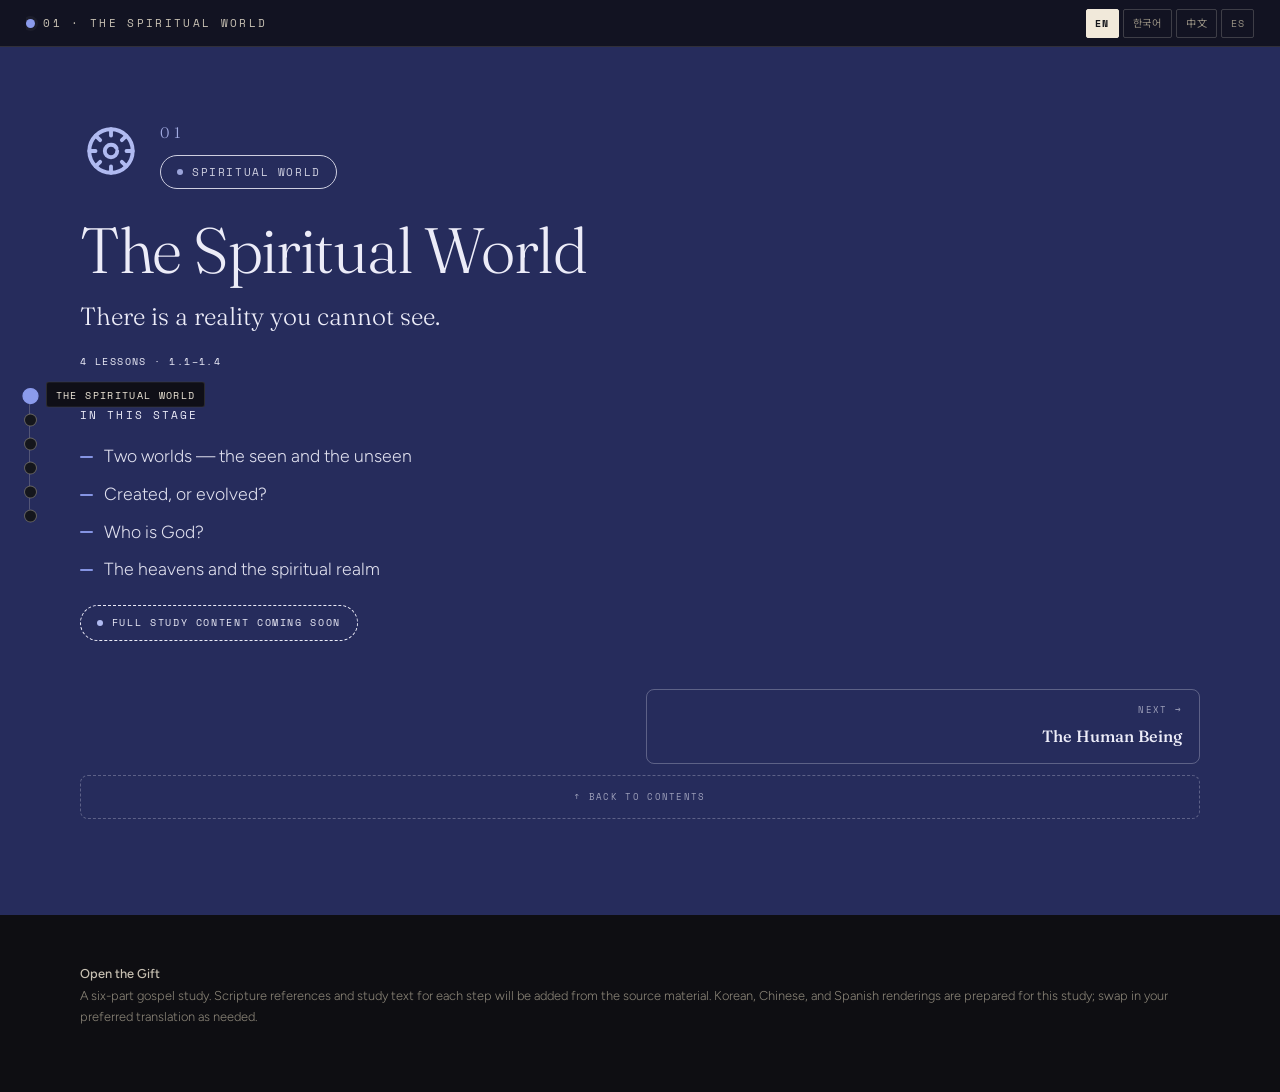
==== step-1.html @ 9146cb52 "Restructure into shared files + cosmic intro splash - Split into common.css / common.js + index.html" ====
<!DOCTYPE html>
<html lang="en">
<head>
<meta charset="utf-8">
<meta name="viewport" content="width=device-width, initial-scale=1">
<title> — The Gospel in Six Stages</title>
<link rel="preconnect" href="https://fonts.googleapis.com">
<link rel="preconnect" href="https://fonts.gstatic.com" crossorigin>
<link href="https://fonts.googleapis.com/css2?family=Fraunces:opsz,wght@9..144,300;9..144,500;9..144,700&family=Figtree:wght@300;400;500;600&family=Space+Mono:wght@400;700&family=Noto+Sans+KR:wght@300;400;600&family=Noto+Sans+SC:wght@300;400;600&display=swap" rel="stylesheet">
<link rel="stylesheet" href="common.css">
</head>
<body>

<header class="bar">
  <a class="brand" id="brand" href="index.html"><span class="cur-dot" id="curDot"></span><span id="curText">The Gospel · Six Steps</span></a>
  <nav class="langs" aria-label="Language">
    <button data-lang="en" aria-pressed="true">EN</button>
    <button data-lang="ko" aria-pressed="false">한국어</button>
    <button data-lang="zh" aria-pressed="false">中文</button>
    <button data-lang="es" aria-pressed="false">ES</button>
  </nav>
  <div class="bar-progress" id="prog"></div>
</header>

<nav class="rail" aria-label="Steps"><ol id="rail"></ol></nav>

<main id="app"></main>

<footer><div class="wrap" id="foot"></div></footer>

<script src="common.js"></script>
<!-- Later: add detailed lesson body via  <script src="content/step-1.js"></script>  (sets window.CHAPTER + window.renderChapterBody) -->
<script>G.init({page:"step-1"});</script>
</body>
</html>
---- common.css ----
:root{
  --paper:#F1E9DA;
  --ink:#14161C;
  --display:"Fraunces",Georgia,serif;
  --body:"Figtree","Noto Sans KR","Noto Sans SC",system-ui,sans-serif;
  --mono:"Space Mono","Noto Sans KR",monospace;
  --wide:min(1120px,100% - 2.5rem);
}
*{box-sizing:border-box}
html{scroll-behavior:smooth}
/* magnetic scroll-snap: intro ⇄ contents (gentle 'proximity' so long content never gets trapped) */
html{scroll-snap-type:y proximity}
#intro{scroll-snap-align:start}
#top{scroll-snap-align:start}
@media(prefers-reduced-motion:reduce){html{scroll-snap-type:none}}
body{
  margin:0;background:var(--ink);color:var(--paper);
  font-family:var(--body);font-weight:300;font-size:17px;line-height:1.72;
  -webkit-font-smoothing:antialiased;
}
@media (prefers-reduced-motion:reduce){html{scroll-behavior:auto}*{animation:none!important;transition:none!important}}

/* ---------- top bar ---------- */
.bar{
  position:fixed;top:0;left:0;right:0;z-index:60;
  display:flex;align-items:center;justify-content:space-between;gap:1rem;
  padding:.55rem clamp(.9rem,3vw,1.6rem);
  background:rgba(14,14,18,.78);backdrop-filter:blur(14px);
  border-bottom:1px solid rgba(241,233,218,.13);
}
.brand{display:flex;align-items:center;gap:.55rem;min-width:0;font-family:var(--mono);font-size:.66rem;letter-spacing:.22em;text-transform:uppercase;color:#C9C2B4;white-space:nowrap;overflow:hidden;text-overflow:ellipsis;text-decoration:none}
.cur-dot{flex:none;width:9px;height:9px;border-radius:50%;background:transparent;opacity:0;
  transition:background .3s ease,opacity .3s ease;box-shadow:0 0 0 3px rgba(255,255,255,.04)}
#curText{white-space:nowrap;overflow:hidden;text-overflow:ellipsis;transition:color .25s ease}
.langs{display:flex;gap:.25rem;flex:none}
.langs button{
  font-family:var(--mono);font-size:.64rem;letter-spacing:.08em;
  background:transparent;color:#9A9384;border:1px solid rgba(241,233,218,.2);
  padding:.34rem .55rem;border-radius:2px;cursor:pointer;transition:.18s;
}
.langs button:hover{color:#F1E9DA;border-color:rgba(241,233,218,.5)}
.langs button[aria-pressed="true"]{background:#F1E9DA;color:#14161C;border-color:#F1E9DA;font-weight:700}
.bar-progress{position:absolute;left:0;bottom:-1px;height:2px;background:currentColor;width:0;color:#8B9BEC;transition:width .12s linear}

/* ---------- left rail ---------- */
.rail{position:fixed;left:24px;top:50%;transform:translateY(-50%);z-index:50;display:none}
@media(min-width:1240px){.rail{display:block}}
.rail ol{list-style:none;margin:0;padding:0;position:relative}
.rail ol::before{content:"";position:absolute;left:5px;top:6px;bottom:6px;width:1px;background:rgba(241,233,218,.22)}
.rail li{position:relative;padding:0 0 24px 0;min-height:11px}
.rail li:last-child{padding-bottom:0}
.rail a{position:absolute;left:22px;top:-3px;white-space:nowrap;text-decoration:none;color:#F1E9DA;
  font-family:var(--mono);font-size:.6rem;letter-spacing:.14em;text-transform:uppercase;
  opacity:0;pointer-events:none;transform:translateX(-4px);transition:.22s;
  background:rgba(14,14,18,.92);padding:.24rem .55rem;border-radius:3px;border:1px solid rgba(241,233,218,.12)}
.rail li::before{content:"";position:absolute;left:0;top:5px;width:11px;height:11px;border-radius:50%;border:1px solid rgba(241,233,218,.35);background:var(--ink);transition:.25s;cursor:pointer}
.rail li:hover::before{border-color:var(--dot)}
.rail li[data-on="1"]::before{background:var(--dot);border-color:var(--dot);transform:scale(1.25)}
.rail li:hover a,.rail li[data-on="1"] a{opacity:1;pointer-events:auto;transform:none}

/* ---------- sections ---------- */
main{padding-top:0}
.field{
  background:var(--field);color:var(--fg);
  padding:clamp(5.5rem,11vw,7.5rem) 0 clamp(4.5rem,9vw,6rem);
  position:relative;overflow:hidden;
  --mark:color-mix(in srgb,var(--dot,#8B9BEC) 62%,var(--fg));
}
.wrap{width:var(--wide);margin:0 auto;position:relative;z-index:2}
.eyebrow{font-family:var(--mono);font-size:.68rem;letter-spacing:.26em;text-transform:uppercase;opacity:.62;margin:0 0 1.1rem}
h1{font-family:var(--display);font-weight:300;font-size:clamp(3rem,10vw,6rem);line-height:.95;margin:0 0 1.3rem;letter-spacing:-.02em}
h2{font-family:var(--display);font-weight:300;font-size:clamp(2.3rem,7vw,4rem);line-height:1.0;margin:.2rem 0 1rem;letter-spacing:-.02em}
p{margin:0 0 1.15rem;max-width:60ch}
.lead{font-family:var(--display);font-weight:300;font-size:clamp(1.2rem,3.2vw,1.55rem);line-height:1.5;opacity:.95;max-width:34ch}
.hairline{height:1px;background:currentColor;opacity:.22;margin:2.4rem 0;border:0}
.numeral{font-family:var(--display);font-weight:300;font-size:.95rem;letter-spacing:.3em;opacity:.9;display:block;margin-bottom:.4rem;color:var(--mark)}
.thread-tag{
  display:inline-flex;align-items:center;gap:.6rem;
  font-family:var(--mono);font-size:.7rem;letter-spacing:.14em;text-transform:uppercase;
  border:1px solid currentColor;border-radius:999px;padding:.4rem .95rem;opacity:.85;margin-bottom:1.6rem;
}
.thread-tag i{width:6px;height:6px;border-radius:50%;background:var(--mark);font-style:normal}

/* ---------- intro splash (index only) ---------- */
#intro{position:relative;height:100vh;height:100svh;min-height:560px;overflow:hidden;
  display:flex;align-items:center;justify-content:center;text-align:center;color:#F3EFE7;
  background:radial-gradient(120% 92% at 50% 6%, #1c2c62 0%, #131a3c 32%, #0a0c1a 68%, #05060c 100%)}
#stars{position:absolute;inset:0;width:100%;height:100%;display:block;z-index:1}
.intro-neb{position:absolute;inset:0;z-index:0;filter:blur(8px);
  background:
   radial-gradient(38% 30% at 22% 32%, rgba(126,96,224,.28), transparent 70%),
   radial-gradient(44% 32% at 80% 66%, rgba(66,150,222,.22), transparent 70%),
   radial-gradient(34% 24% at 62% 18%, rgba(224,120,182,.16), transparent 70%)}
.intro-vignette{position:absolute;inset:0;z-index:2;pointer-events:none;
  background:radial-gradient(120% 80% at 50% 45%, transparent 55%, rgba(4,5,10,.55) 100%)}
.intro-inner{position:relative;z-index:3;width:min(1060px,92vw);padding:0 1rem;animation:introFade 1.5s ease both}
.intro-kicker{font-family:var(--mono);font-size:clamp(.82rem,2.5vw,1.18rem);letter-spacing:.3em;text-transform:uppercase;opacity:.82;margin:0 0 1.9rem;color:#EDE7D9}
.intro-title{font-family:var(--display);font-weight:300;font-size:clamp(2.7rem,9vw,7.2rem);line-height:1.02;letter-spacing:-.02em;margin:0;
  color:#EDE7D9;
  background:linear-gradient(100deg,#E6DFCF 0%,#E6DFCF 41%,#FFFDF7 48%,#F4EEFB 52%,#CFBEEE 57%,#E6DFCF 64%,#E6DFCF 100%);
  background-size:240% 100%;background-position:130% 0;
  -webkit-background-clip:text;background-clip:text;-webkit-text-fill-color:transparent;
  filter:drop-shadow(0 2px 40px rgba(130,160,255,.34));
  animation:sheen 7.5s ease-in-out infinite}
@keyframes sheen{0%{background-position:135% 0}100%{background-position:-35% 0}}
@media(prefers-reduced-motion:reduce){.intro-title{animation:none;background-position:50% 0}}
.intro-scroll{position:absolute;left:50%;bottom:clamp(1.6rem,4.5vh,3.2rem);transform:translateX(-50%);z-index:4;
  display:flex;flex-direction:column;align-items:center;gap:.65rem;background:none;border:0;cursor:pointer;color:#F3EFE7;
  font-family:var(--mono);font-size:.6rem;letter-spacing:.24em;text-transform:uppercase;opacity:.82;transition:opacity .2s ease;
  animation:introFade 1.6s ease .5s both}
.intro-scroll:hover{opacity:1}
.intro-scroll .chev{width:24px;height:24px}
.intro-scroll .chev svg{width:100%;height:100%;display:block;animation:chevBounce 1.9s ease-in-out infinite}
@keyframes chevBounce{0%,100%{transform:translateY(-1px);opacity:.55}50%{transform:translateY(6px);opacity:1}}
@keyframes introFade{from{opacity:0;transform:translateY(16px);filter:blur(6px)}to{opacity:1;transform:none;filter:blur(0)}}
@media(prefers-reduced-motion:reduce){.intro-scroll .chev svg,.intro-inner,.intro-scroll{animation:none!important}}

/* ---------- hero / contents ---------- */
#top{background:var(--ink);color:var(--paper);padding-top:clamp(4.5rem,9vw,6.5rem)}
.hero-grid{display:grid;grid-template-columns:minmax(0,.92fr) minmax(0,1.08fr);gap:clamp(2rem,5vw,4.5rem);align-items:start}
@media(max-width:900px){.hero-grid{grid-template-columns:1fr;gap:2.5rem}}
.hero-sub{font-family:var(--display);font-weight:300;font-size:clamp(1.2rem,3vw,1.5rem);line-height:1.45;color:#E9C46A;max-width:26ch;margin:0 0 1.6rem}
.hero-intro{max-width:42ch;opacity:.9;font-size:1rem;line-height:1.75}

/* contents label + cards */
.cards-head{font-family:var(--mono);font-size:.66rem;letter-spacing:.24em;text-transform:uppercase;opacity:.55;margin:.3rem 0 1.2rem;display:flex;align-items:center;gap:.8rem}
.cards-head::after{content:"";flex:1;height:1px;background:currentColor;opacity:.22}
.cards{display:grid;grid-template-columns:repeat(2,1fr);gap:.85rem}
@media(min-width:1080px){.cards{grid-template-columns:repeat(3,1fr)}}
@media(max-width:900px){.cards{grid-template-columns:repeat(3,1fr)}}
@media(max-width:620px){.cards{grid-template-columns:repeat(2,1fr)}}
@media(max-width:380px){.cards{grid-template-columns:1fr}}
.card{
  position:relative;display:flex;flex-direction:column;text-decoration:none;color:var(--paper);
  background:#20222B;border:1px solid rgba(241,233,218,.1);border-radius:4px;
  padding:1.3rem 1.15rem 1.2rem;min-height:190px;overflow:hidden;
  transition:transform .28s cubic-bezier(.2,.7,.2,1),border-color .28s ease,background .28s ease,box-shadow .28s ease;
}
.card::before{content:"";position:absolute;left:0;top:0;right:0;height:3px;background:var(--dot);opacity:.9;transform:scaleX(1);transform-origin:left}
.card:hover,.card:focus-visible{transform:translateY(-4px);background:#262935;border-color:color-mix(in srgb,var(--dot) 55%,transparent);box-shadow:0 14px 34px -18px var(--dot)}
.card-top{display:flex;align-items:center;justify-content:space-between;margin-bottom:1.15rem}
.card-num{font-family:var(--mono);font-size:.64rem;letter-spacing:.16em;color:var(--dot)}
.card-ic{width:30px;height:30px;color:var(--dot)}
.card-ic svg{width:100%;height:100%;display:block}
.card-title{font-family:var(--display);font-weight:500;font-size:clamp(1.2rem,1.02rem + .7vw,1.42rem);line-height:1.14;margin:0;overflow-wrap:break-word;hyphens:auto}
.card-rule{width:26px;height:2px;background:var(--dot);opacity:.7;margin:.65rem 0 .6rem}
.card-sub{font-family:var(--mono);font-size:.6rem;letter-spacing:.14em;text-transform:uppercase;opacity:.6;margin:0}
.card-teaser{font-size:.9rem;line-height:1.55;opacity:.84;margin:.7rem 0 .2rem}
.card .card-teaser{margin-bottom:auto}
.points{list-style:none;margin:.85rem 0 0;padding:0;display:grid;gap:.42rem}
.points li{position:relative;padding-left:.95rem;font-size:.8rem;line-height:1.4;opacity:.84}
.points li::before{content:"";position:absolute;left:0;top:.6em;width:6px;height:2px;background:var(--dot);border-radius:2px}
.card .points{margin-bottom:auto}
.card-foot{display:flex;align-items:center;justify-content:space-between;gap:.55rem;flex-wrap:wrap;margin-top:auto;padding-top:1.1rem}
.card-meta{font-family:var(--mono);font-size:.56rem;letter-spacing:.1em;text-transform:uppercase;opacity:.5}
.stage-meta{font-family:var(--mono);font-size:.64rem;letter-spacing:.14em;text-transform:uppercase;opacity:.6;margin-top:.5rem}
.stage-sub{font-family:var(--mono);font-weight:400;font-size:.66rem;letter-spacing:.2em;text-transform:uppercase;opacity:.6;margin:2.2rem 0 .1rem}
.points-lg{gap:.7rem;margin-top:1.2rem;max-width:52ch}
.points-lg li{padding-left:1.5rem;font-size:clamp(.98rem,2.4vw,1.1rem);line-height:1.5;opacity:.94}
.points-lg li::before{top:.72em;width:13px;height:2px}
.card-go{display:inline-flex;align-items:center;align-self:flex-start;gap:.45rem;
  font-family:var(--mono);font-size:.62rem;letter-spacing:.16em;text-transform:uppercase;
  color:var(--dot);background:color-mix(in srgb,var(--dot) 14%,transparent);
  border:1px solid color-mix(in srgb,var(--dot) 45%,transparent);border-radius:999px;
  padding:.5rem .95rem;transition:background .25s ease,color .25s ease,transform .25s ease}
.card-go .arw{transition:transform .25s ease}
.card:hover .card-go,.card:focus-visible .card-go{background:var(--dot);color:#14161C}
.card:hover .card-go .arw{transform:translateX(3px)}

/* ---------- chapter opener ---------- */
.sec-head{display:flex;align-items:flex-start;gap:clamp(.7rem,2.2vw,1.15rem);margin-bottom:.2rem}
.sec-ic{flex:none;width:clamp(44px,7.5vw,62px);height:clamp(44px,7.5vw,62px);color:var(--mark)}
.sec-ic svg{width:100%;height:100%;display:block}
.sec-head .numeral{margin:0 0 .55rem}
.soon{display:inline-flex;align-items:center;gap:.55rem;font-family:var(--mono);font-size:.64rem;letter-spacing:.16em;text-transform:uppercase;
  border:1px dashed currentColor;border-radius:999px;padding:.5rem 1rem;opacity:.72;margin-top:1.4rem}
.soon i{width:6px;height:6px;border-radius:50%;background:var(--mark);font-style:normal;animation:pulse 2.2s ease-in-out infinite}
@keyframes pulse{0%,100%{opacity:.4}50%{opacity:1}}
.backlink{display:inline-flex;align-items:center;gap:.45rem;margin-top:2.2rem;font-family:var(--mono);font-size:.64rem;letter-spacing:.14em;text-transform:uppercase;color:inherit;text-decoration:none;opacity:.7;transition:.2s}
.backlink:hover{opacity:1}

/* chapter prev / next navigation */
.chapter-nav{display:flex;justify-content:space-between;align-items:stretch;gap:.7rem;margin-top:3rem;flex-wrap:wrap}
.cnav{display:inline-flex;flex-direction:column;gap:.25rem;text-decoration:none;color:inherit;
  border:1px solid color-mix(in srgb,var(--fg) 28%,transparent);border-radius:8px;
  padding:.8rem 1.05rem;min-width:44%;flex:1 1 44%;transition:.2s}
.cnav small{font-family:var(--mono);font-size:.58rem;letter-spacing:.14em;text-transform:uppercase;opacity:.6}
.cnav b{font-family:var(--display);font-weight:500;font-size:1.02rem;letter-spacing:0}
.cnav:hover{border-color:var(--fg);background:color-mix(in srgb,var(--fg) 8%,transparent)}
.cnav.next{align-items:flex-end;text-align:right}
.cnav.toc{flex:1 1 100%;min-width:100%;align-items:center;text-align:center;border-style:dashed}
.cnav.ghost{visibility:hidden}
@media(max-width:620px){.cnav{flex:1 1 100%;min-width:100%}.cnav.next{align-items:flex-start;text-align:left}.cnav.ghost{display:none}}

footer{padding:3rem 0 4rem;background:#0E0E12;color:#8B8578}
footer .wrap{font-size:.8rem;line-height:1.7}
footer b{color:#C9C2B4;font-weight:500}

.reveal{opacity:0;transform:translateY(14px);transition:opacity .7s ease,transform .7s ease}
.reveal.in{opacity:1;transform:none}
:focus-visible{outline:2px solid currentColor;outline-offset:3px}

/* motion: cards cascade + titles rise + icons draw */
.cards .card{opacity:0;transform:translateY(18px);transition:opacity .55s ease,transform .55s cubic-bezier(.2,.7,.2,1)}
.cards.in .card{opacity:1;transform:none}
.cards.in .card:nth-child(1){transition-delay:.05s}
.cards.in .card:nth-child(2){transition-delay:.11s}
.cards.in .card:nth-child(3){transition-delay:.17s}
.cards.in .card:nth-child(4){transition-delay:.23s}
.cards.in .card:nth-child(5){transition-delay:.29s}
.cards.in .card:nth-child(6){transition-delay:.35s}
.card-ic svg [pathLength]{stroke-dasharray:1;stroke-dashoffset:1;transition:stroke-dashoffset .9s ease .2s}
.cards.in .card-ic svg [pathLength]{stroke-dashoffset:0}
.field h2.reveal{transform:translateY(24px) scale(.986);filter:blur(8px);
  transition:opacity .85s ease,transform .85s cubic-bezier(.2,.7,.25,1),filter .85s ease;transition-delay:.1s}
.field h2.reveal.in{transform:none;filter:blur(0)}
.sec-head .sec-ic svg [pathLength]{stroke-dasharray:1;stroke-dashoffset:1;transition:stroke-dashoffset 1.05s ease .15s}
.sec-head.in .sec-ic svg [pathLength]{stroke-dashoffset:0}
#top h1{animation:heroRise 1s cubic-bezier(.2,.7,.2,1) both}
#top .hero-sub{animation:heroRise 1s cubic-bezier(.2,.7,.2,1) .12s both}
@keyframes heroRise{from{opacity:0;transform:translateY(24px);filter:blur(7px)}to{opacity:1;transform:none;filter:blur(0)}}
@media(prefers-reduced-motion:reduce){
  .cards .card,.card-ic svg [pathLength],.field h2.reveal,.sec-head .sec-ic svg [pathLength],#top h1,#top .hero-sub{
    opacity:1!important;transform:none!important;filter:none!important;animation:none!important;stroke-dashoffset:0!important}
}
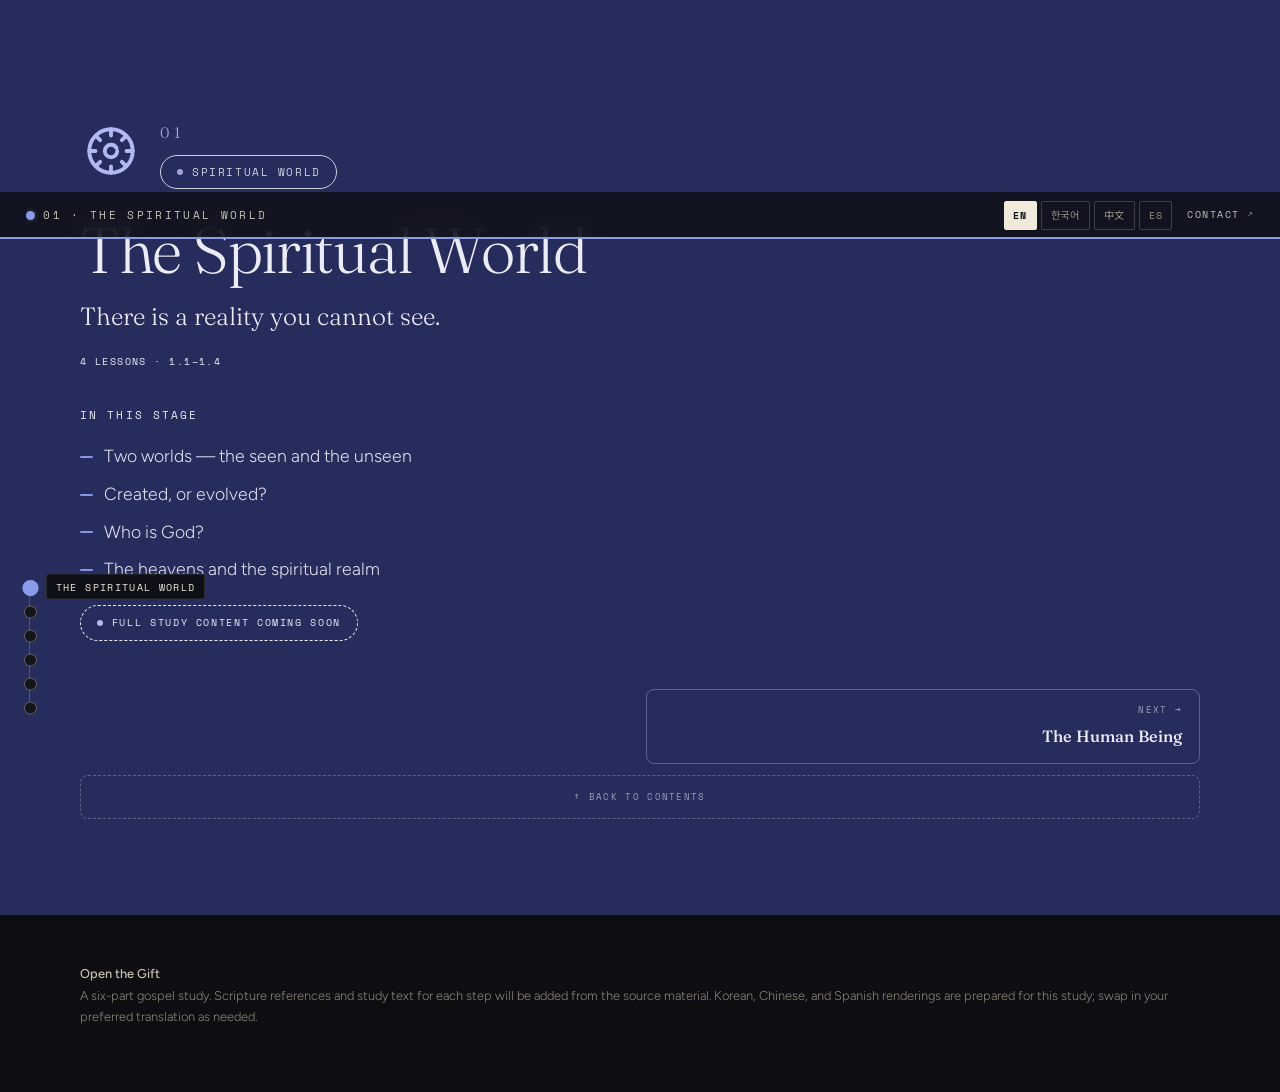
==== commit 3f7c259d: "Redesign intro as Osvald-style corner layout (bold grotesk + guide lines) - Big Inter 800 grotesk he" ====
--- a/step-1.html
+++ b/step-1.html
@@ -6,19 +6,22 @@
 <title> — The Gospel in Six Stages</title>
 <link rel="preconnect" href="https://fonts.googleapis.com">
 <link rel="preconnect" href="https://fonts.gstatic.com" crossorigin>
-<link href="https://fonts.googleapis.com/css2?family=Fraunces:opsz,wght@9..144,300;9..144,500;9..144,700&family=Figtree:wght@300;400;500;600&family=Space+Mono:wght@400;700&family=Noto+Sans+KR:wght@300;400;600&family=Noto+Sans+SC:wght@300;400;600&display=swap" rel="stylesheet">
+<link href="https://fonts.googleapis.com/css2?family=Fraunces:opsz,wght@9..144,300;9..144,500;9..144,700&family=Figtree:wght@300;400;500;600&family=Inter:wght@400;500;600;800;900&family=Space+Mono:wght@400;700&family=Noto+Sans+KR:wght@300;400;600&family=Noto+Sans+SC:wght@300;400;600&display=swap" rel="stylesheet">
 <link rel="stylesheet" href="common.css">
 </head>
 <body>
 
 <header class="bar">
-  <a class="brand" id="brand" href="index.html"><span class="cur-dot" id="curDot"></span><span id="curText">The Gospel · Six Steps</span></a>
-  <nav class="langs" aria-label="Language">
-    <button data-lang="en" aria-pressed="true">EN</button>
-    <button data-lang="ko" aria-pressed="false">한국어</button>
-    <button data-lang="zh" aria-pressed="false">中文</button>
-    <button data-lang="es" aria-pressed="false">ES</button>
-  </nav>
+  <a class="brand" id="brand" href="index.html"><span class="cur-dot" id="curDot"></span><span id="curText">Church of Jesus</span></a>
+  <div class="bar-right">
+    <nav class="langs" aria-label="Language">
+      <button data-lang="en" aria-pressed="true">EN</button>
+      <button data-lang="ko" aria-pressed="false">한국어</button>
+      <button data-lang="zh" aria-pressed="false">中文</button>
+      <button data-lang="es" aria-pressed="false">ES</button>
+    </nav>
+    <a class="nav-contact" id="navContact" href="mailto:mjcojhan@gmail.com">Contact <span aria-hidden="true">&#8599;</span></a>
+  </div>
   <div class="bar-progress" id="prog"></div>
 </header>
 
@@ -29,7 +32,6 @@
 <footer><div class="wrap" id="foot"></div></footer>
 
 <script src="common.js"></script>
-<!-- Later: add detailed lesson body via  <script src="content/step-1.js"></script>  (sets window.CHAPTER + window.renderChapterBody) -->
 <script>G.init({page:"step-1"});</script>
 </body>
 </html>
--- a/common.css
+++ b/common.css
@@ -2,6 +2,7 @@
   --paper:#F1E9DA;
   --ink:#14161C;
   --display:"Fraunces",Georgia,serif;
+  --grotesk:"Inter","Figtree","Noto Sans KR","Noto Sans SC",system-ui,sans-serif;
   --body:"Figtree","Noto Sans KR","Noto Sans SC",system-ui,sans-serif;
   --mono:"Space Mono","Noto Sans KR",monospace;
   --wide:min(1120px,100% - 2.5rem);
@@ -24,11 +25,16 @@
 .bar{
   position:fixed;top:0;left:0;right:0;z-index:60;
   display:flex;align-items:center;justify-content:space-between;gap:1rem;
-  padding:.55rem clamp(.9rem,3vw,1.6rem);
-  background:rgba(14,14,18,.78);backdrop-filter:blur(14px);
-  border-bottom:1px solid rgba(241,233,218,.13);
-}
+  padding:.72rem clamp(.9rem,3vw,1.6rem);
+  background:transparent;border-bottom:1px solid transparent;
+  transition:background .3s ease,border-color .3s ease,backdrop-filter .3s ease,padding .3s ease;
+}
+.bar.scrolled{background:rgba(14,14,18,.8);backdrop-filter:blur(14px);border-bottom-color:rgba(241,233,218,.13);padding-top:.55rem;padding-bottom:.55rem}
 .brand{display:flex;align-items:center;gap:.55rem;min-width:0;font-family:var(--mono);font-size:.66rem;letter-spacing:.22em;text-transform:uppercase;color:#C9C2B4;white-space:nowrap;overflow:hidden;text-overflow:ellipsis;text-decoration:none}
+.bar-right{display:flex;align-items:center;gap:clamp(.5rem,1.6vw,.95rem);flex:none}
+.nav-contact{font-family:var(--mono);font-size:.64rem;letter-spacing:.14em;text-transform:uppercase;color:#C9C2B4;text-decoration:none;transition:.18s;white-space:nowrap}
+.nav-contact:hover{color:#F1E9DA}
+.nav-contact span{opacity:.55}
 .cur-dot{flex:none;width:9px;height:9px;border-radius:50%;background:transparent;opacity:0;
   transition:background .3s ease,opacity .3s ease;box-shadow:0 0 0 3px rgba(255,255,255,.04)}
 #curText{white-space:nowrap;overflow:hidden;text-overflow:ellipsis;transition:color .25s ease}
@@ -81,9 +87,8 @@
 }
 .thread-tag i{width:6px;height:6px;border-radius:50%;background:var(--mark);font-style:normal}
 
-/* ---------- intro splash (index only) ---------- */
-#intro{position:relative;height:100vh;height:100svh;min-height:560px;overflow:hidden;
-  display:flex;align-items:center;justify-content:center;text-align:center;color:#F3EFE7;
+/* ---------- intro splash — Osvald-style corner layout on cosmic bg ---------- */
+#intro{position:relative;height:100vh;height:100svh;min-height:600px;overflow:hidden;color:#F3EFE7;
   background:radial-gradient(120% 92% at 50% 6%, #1c2c62 0%, #131a3c 32%, #0a0c1a 68%, #05060c 100%)}
 #stars{position:absolute;inset:0;width:100%;height:100%;display:block;z-index:1}
 .intro-neb{position:absolute;inset:0;z-index:0;filter:blur(8px);
@@ -91,32 +96,60 @@
    radial-gradient(38% 30% at 22% 32%, rgba(126,96,224,.28), transparent 70%),
    radial-gradient(44% 32% at 80% 66%, rgba(66,150,222,.22), transparent 70%),
    radial-gradient(34% 24% at 62% 18%, rgba(224,120,182,.16), transparent 70%)}
+/* faint vertical guide lines (Osvald signature) */
+.intro-guides{position:absolute;top:0;bottom:0;left:50%;transform:translateX(-50%);width:min(1440px,94%);z-index:2;pointer-events:none;display:grid;grid-template-columns:repeat(4,1fr)}
+.intro-guides span{border-left:1px solid rgba(241,233,218,.055)}
+.intro-guides span:first-child{border-left:0}
 .intro-vignette{position:absolute;inset:0;z-index:2;pointer-events:none;
   background:radial-gradient(120% 80% at 50% 45%, transparent 55%, rgba(4,5,10,.55) 100%)}
-.intro-inner{position:relative;z-index:3;width:min(1060px,92vw);padding:0 1rem;animation:introFade 1.5s ease both}
-.intro-kicker{font-family:var(--mono);font-size:clamp(.82rem,2.5vw,1.18rem);letter-spacing:.3em;text-transform:uppercase;opacity:.82;margin:0 0 1.9rem;color:#EDE7D9}
-.intro-title{font-family:var(--display);font-weight:300;font-size:clamp(2.7rem,9vw,7.2rem);line-height:1.02;letter-spacing:-.02em;margin:0;
-  color:#EDE7D9;
-  background:linear-gradient(100deg,#E6DFCF 0%,#E6DFCF 41%,#FFFDF7 48%,#F4EEFB 52%,#CFBEEE 57%,#E6DFCF 64%,#E6DFCF 100%);
+/* centred headline */
+.intro-inner{position:absolute;inset:0;z-index:3;display:flex;align-items:center;justify-content:center;
+  text-align:center;padding:0 clamp(1rem,5vw,3rem);will-change:transform,opacity}
+.intro-title{font-family:var(--grotesk);font-weight:800;font-size:clamp(2.7rem,10.5vw,8.6rem);line-height:.95;letter-spacing:-.035em;margin:0;
+  overflow:hidden;padding-bottom:.1em;max-width:15ch}
+.intro-title .rise{display:inline-block;transform:translateY(118%);
+  color:#EFEADE;
+  background:linear-gradient(100deg,#E9E3D5 0%,#E9E3D5 41%,#FFFFFF 48%,#F4EEFB 52%,#D6C6F0 57%,#E9E3D5 64%,#E9E3D5 100%);
   background-size:240% 100%;background-position:130% 0;
   -webkit-background-clip:text;background-clip:text;-webkit-text-fill-color:transparent;
-  filter:drop-shadow(0 2px 40px rgba(130,160,255,.34));
-  animation:sheen 7.5s ease-in-out infinite}
+  filter:drop-shadow(0 2px 46px rgba(130,160,255,.3));
+  animation:rise 1.2s cubic-bezier(.16,1,.3,1) .45s forwards, sheen 8s ease-in-out 1.7s infinite}
+@keyframes rise{to{transform:translateY(0)}}
 @keyframes sheen{0%{background-position:135% 0}100%{background-position:-35% 0}}
-@media(prefers-reduced-motion:reduce){.intro-title{animation:none;background-position:50% 0}}
-.intro-scroll{position:absolute;left:50%;bottom:clamp(1.6rem,4.5vh,3.2rem);transform:translateX(-50%);z-index:4;
-  display:flex;flex-direction:column;align-items:center;gap:.65rem;background:none;border:0;cursor:pointer;color:#F3EFE7;
-  font-family:var(--mono);font-size:.6rem;letter-spacing:.24em;text-transform:uppercase;opacity:.82;transition:opacity .2s ease;
-  animation:introFade 1.6s ease .5s both}
+/* four-corner foot: overview | scroll | credit */
+.intro-foot{position:absolute;left:0;right:0;bottom:0;z-index:4;
+  display:grid;grid-template-columns:1fr auto 1fr;align-items:end;gap:clamp(.8rem,3vw,2rem);
+  padding:clamp(1.1rem,3.2vw,2rem) clamp(1.2rem,4vw,2.6rem);will-change:transform,opacity}
+.intro-ov{max-width:36ch;animation:introFade 1.4s ease .7s both}
+.intro-ov-label{display:inline-flex;align-items:center;gap:.55rem;font-family:var(--mono);font-size:.6rem;letter-spacing:.2em;text-transform:uppercase;opacity:.68;margin-bottom:.6rem}
+.intro-ov-label::before{content:"";width:22px;height:1px;background:currentColor;opacity:.7}
+.intro-ov-text{font-size:clamp(.8rem,1.5vw,.92rem);line-height:1.55;opacity:.8;margin:0;color:#E7E1D3}
+.intro-scroll{justify-self:center;align-self:end;display:inline-flex;flex-direction:column;align-items:center;gap:.55rem;
+  background:none;border:0;cursor:pointer;color:#F3EFE7;font-family:var(--mono);font-size:.58rem;letter-spacing:.24em;text-transform:uppercase;
+  opacity:.82;transition:opacity .2s ease;animation:introFade 1.6s ease .85s both}
 .intro-scroll:hover{opacity:1}
-.intro-scroll .chev{width:24px;height:24px}
+.intro-scroll .chev{width:22px;height:22px}
 .intro-scroll .chev svg{width:100%;height:100%;display:block;animation:chevBounce 1.9s ease-in-out infinite}
+.intro-by{justify-self:end;text-align:right;align-self:end;font-family:var(--mono);font-size:.62rem;letter-spacing:.14em;text-transform:uppercase;opacity:.72;white-space:nowrap;color:#E7E1D3;animation:introFade 1.4s ease .95s both}
+.intro-by i{font-style:normal;opacity:.4;margin:0 .3em}
 @keyframes chevBounce{0%,100%{transform:translateY(-1px);opacity:.55}50%{transform:translateY(6px);opacity:1}}
-@keyframes introFade{from{opacity:0;transform:translateY(16px);filter:blur(6px)}to{opacity:1;transform:none;filter:blur(0)}}
-@media(prefers-reduced-motion:reduce){.intro-scroll .chev svg,.intro-inner,.intro-scroll{animation:none!important}}
+@keyframes introFade{from{opacity:0;transform:translateY(14px)}to{opacity:1;transform:none}}
+@media(max-width:760px){
+  .intro-foot{grid-template-columns:1fr;justify-items:start;gap:1rem}
+  .intro-scroll{justify-self:start;align-items:flex-start}
+  .intro-by{justify-self:start;text-align:left}
+  .intro-ov{max-width:none}
+  .intro-guides{grid-template-columns:repeat(2,1fr)}
+}
+@media(prefers-reduced-motion:reduce){
+  .intro-title .rise{transform:none;animation:none;background-position:50% 0}
+  .intro-scroll .chev svg,.intro-ov,.intro-by,.intro-scroll{animation:none!important}}
 
 /* ---------- hero / contents ---------- */
-#top{background:var(--ink);color:var(--paper);padding-top:clamp(4.5rem,9vw,6.5rem)}
+#top{background:var(--ink);color:var(--paper);min-height:100svh;display:flex;align-items:center;
+  padding-top:clamp(5rem,9vw,6.5rem);padding-bottom:clamp(3rem,6vw,4.5rem)}
+#top > .wrap{width:var(--wide)}
+footer{scroll-snap-align:end}
 .hero-grid{display:grid;grid-template-columns:minmax(0,.92fr) minmax(0,1.08fr);gap:clamp(2rem,5vw,4.5rem);align-items:start}
 @media(max-width:900px){.hero-grid{grid-template-columns:1fr;gap:2.5rem}}
 .hero-sub{font-family:var(--display);font-weight:300;font-size:clamp(1.2rem,3vw,1.5rem);line-height:1.45;color:#E9C46A;max-width:26ch;margin:0 0 1.6rem}
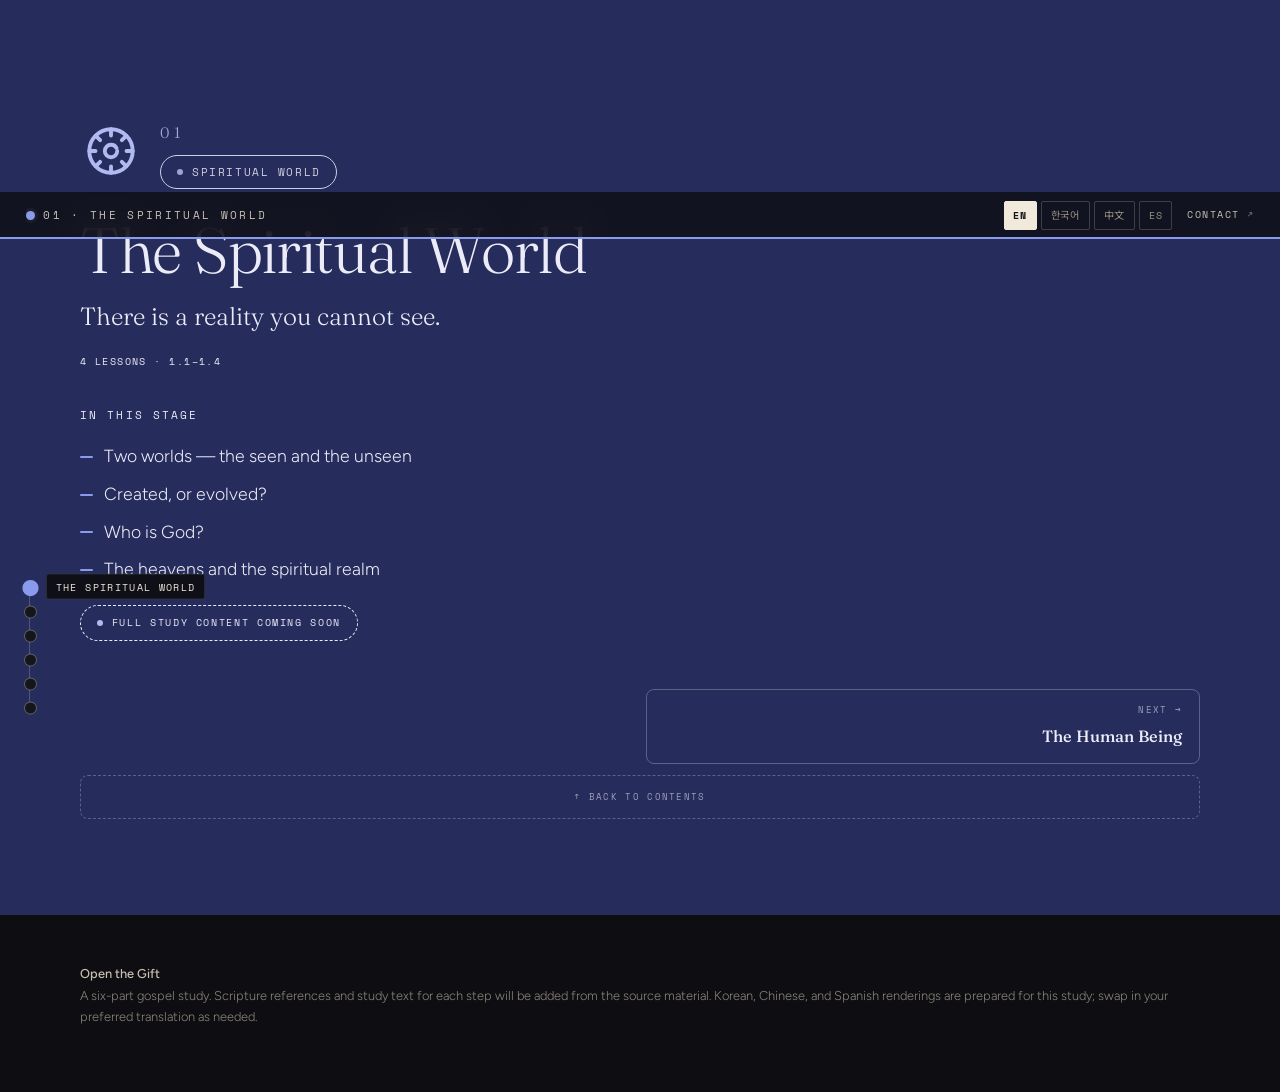
==== commit 6689ab0d: "Two-line headline, mobile polish, premium scroll reveals - Headline split into two masked lines (The" ====
--- a/step-1.html
+++ b/step-1.html
@@ -12,7 +12,7 @@
 <body>
 
 <header class="bar">
-  <a class="brand" id="brand" href="index.html"><span class="cur-dot" id="curDot"></span><span id="curText">Church of Jesus</span></a>
+  <a class="brand" id="brand" href="index.html"><span class="cur-dot" id="curDot"></span><span id="curText">Church of Jesus</span><span class="brand-abbr">COJ</span></a>
   <div class="bar-right">
     <nav class="langs" aria-label="Language">
       <button data-lang="en" aria-pressed="true">EN</button>
--- a/common.css
+++ b/common.css
@@ -14,6 +14,8 @@
 #intro{scroll-snap-align:start}
 #top{scroll-snap-align:start}
 @media(prefers-reduced-motion:reduce){html{scroll-snap-type:none}}
+/* touch devices: free scrolling (snap felt sticky on mobile) */
+@media(pointer:coarse){html{scroll-snap-type:none}}
 body{
   margin:0;background:var(--ink);color:var(--paper);
   font-family:var(--body);font-weight:300;font-size:17px;line-height:1.72;
@@ -35,6 +37,15 @@
 .nav-contact{font-family:var(--mono);font-size:.64rem;letter-spacing:.14em;text-transform:uppercase;color:#C9C2B4;text-decoration:none;transition:.18s;white-space:nowrap}
 .nav-contact:hover{color:#F1E9DA}
 .nav-contact span{opacity:.55}
+.brand-abbr{display:none;font-family:var(--mono);font-size:.72rem;letter-spacing:.18em;color:#C9C2B4}
+@media(max-width:520px){
+  .bar{padding-left:.85rem;padding-right:.85rem;gap:.5rem}
+  .brand .cur-dot,.brand #curText{display:none}
+  .brand-abbr{display:inline}
+  .nav-contact{display:none}
+  .bar-right{gap:.3rem}
+  .langs button{padding:.32rem .42rem;font-size:.58rem;letter-spacing:.03em}
+}
 .cur-dot{flex:none;width:9px;height:9px;border-radius:50%;background:transparent;opacity:0;
   transition:background .3s ease,opacity .3s ease;box-shadow:0 0 0 3px rgba(255,255,255,.04)}
 #curText{white-space:nowrap;overflow:hidden;text-overflow:ellipsis;transition:color .25s ease}
@@ -105,15 +116,17 @@
 /* centred headline */
 .intro-inner{position:absolute;inset:0;z-index:3;display:flex;align-items:center;justify-content:center;
   text-align:center;padding:0 clamp(1rem,5vw,3rem);will-change:transform,opacity}
-.intro-title{font-family:var(--grotesk);font-weight:800;font-size:clamp(2.7rem,10.5vw,8.6rem);line-height:.95;letter-spacing:-.035em;margin:0;
-  overflow:hidden;padding-bottom:.1em;max-width:15ch}
+.intro-title{font-family:var(--grotesk);font-weight:800;font-size:clamp(2.7rem,10.5vw,8.4rem);line-height:.98;letter-spacing:-.035em;margin:0}
+.intro-title .line{display:block;overflow:hidden;padding-bottom:.05em}
 .intro-title .rise{display:inline-block;transform:translateY(118%);
   color:#EFEADE;
   background:linear-gradient(100deg,#E9E3D5 0%,#E9E3D5 41%,#FFFFFF 48%,#F4EEFB 52%,#D6C6F0 57%,#E9E3D5 64%,#E9E3D5 100%);
   background-size:240% 100%;background-position:130% 0;
   -webkit-background-clip:text;background-clip:text;-webkit-text-fill-color:transparent;
   filter:drop-shadow(0 2px 46px rgba(130,160,255,.3));
-  animation:rise 1.2s cubic-bezier(.16,1,.3,1) .45s forwards, sheen 8s ease-in-out 1.7s infinite}
+  animation:rise 1.2s cubic-bezier(.16,1,.3,1) forwards, sheen 8s ease-in-out 1.7s infinite}
+.intro-title .line:nth-child(1) .rise{animation-delay:.45s,1.7s}
+.intro-title .line:nth-child(2) .rise{animation-delay:.6s,1.85s}
 @keyframes rise{to{transform:translateY(0)}}
 @keyframes sheen{0%{background-position:135% 0}100%{background-position:-35% 0}}
 /* four-corner foot: overview | scroll | credit */
@@ -135,10 +148,10 @@
 @keyframes chevBounce{0%,100%{transform:translateY(-1px);opacity:.55}50%{transform:translateY(6px);opacity:1}}
 @keyframes introFade{from{opacity:0;transform:translateY(14px)}to{opacity:1;transform:none}}
 @media(max-width:760px){
-  .intro-foot{grid-template-columns:1fr;justify-items:start;gap:1rem}
-  .intro-scroll{justify-self:start;align-items:flex-start}
-  .intro-by{justify-self:start;text-align:left}
-  .intro-ov{max-width:none}
+  .intro-foot{display:flex;flex-direction:column;align-items:flex-start;gap:1.1rem}
+  .intro-ov{order:1;max-width:none}
+  .intro-by{order:2;justify-self:auto;text-align:left;align-self:flex-start}
+  .intro-scroll{order:3;align-self:center;align-items:center;justify-self:auto;margin-top:.2rem}
   .intro-guides{grid-template-columns:repeat(2,1fr)}
 }
 @media(prefers-reduced-motion:reduce){
@@ -229,8 +242,16 @@
 footer .wrap{font-size:.8rem;line-height:1.7}
 footer b{color:#C9C2B4;font-weight:500}
 
-.reveal{opacity:0;transform:translateY(14px);transition:opacity .7s ease,transform .7s ease}
+.reveal{opacity:0;transform:translateY(26px);transition:opacity .85s ease,transform .9s cubic-bezier(.16,1,.3,1)}
 .reveal.in{opacity:1;transform:none}
+/* premium per-item cascade for the "In this stage" list */
+.points-lg.reveal{opacity:1;transform:none}
+.points-lg li{opacity:0;transform:translateY(14px);transition:opacity .6s ease,transform .6s cubic-bezier(.16,1,.3,1)}
+.points-lg.in li{opacity:1;transform:none}
+.points-lg.in li:nth-child(1){transition-delay:.06s}
+.points-lg.in li:nth-child(2){transition-delay:.16s}
+.points-lg.in li:nth-child(3){transition-delay:.26s}
+.points-lg.in li:nth-child(4){transition-delay:.36s}
 :focus-visible{outline:2px solid currentColor;outline-offset:3px}
 
 /* motion: cards cascade + titles rise + icons draw */
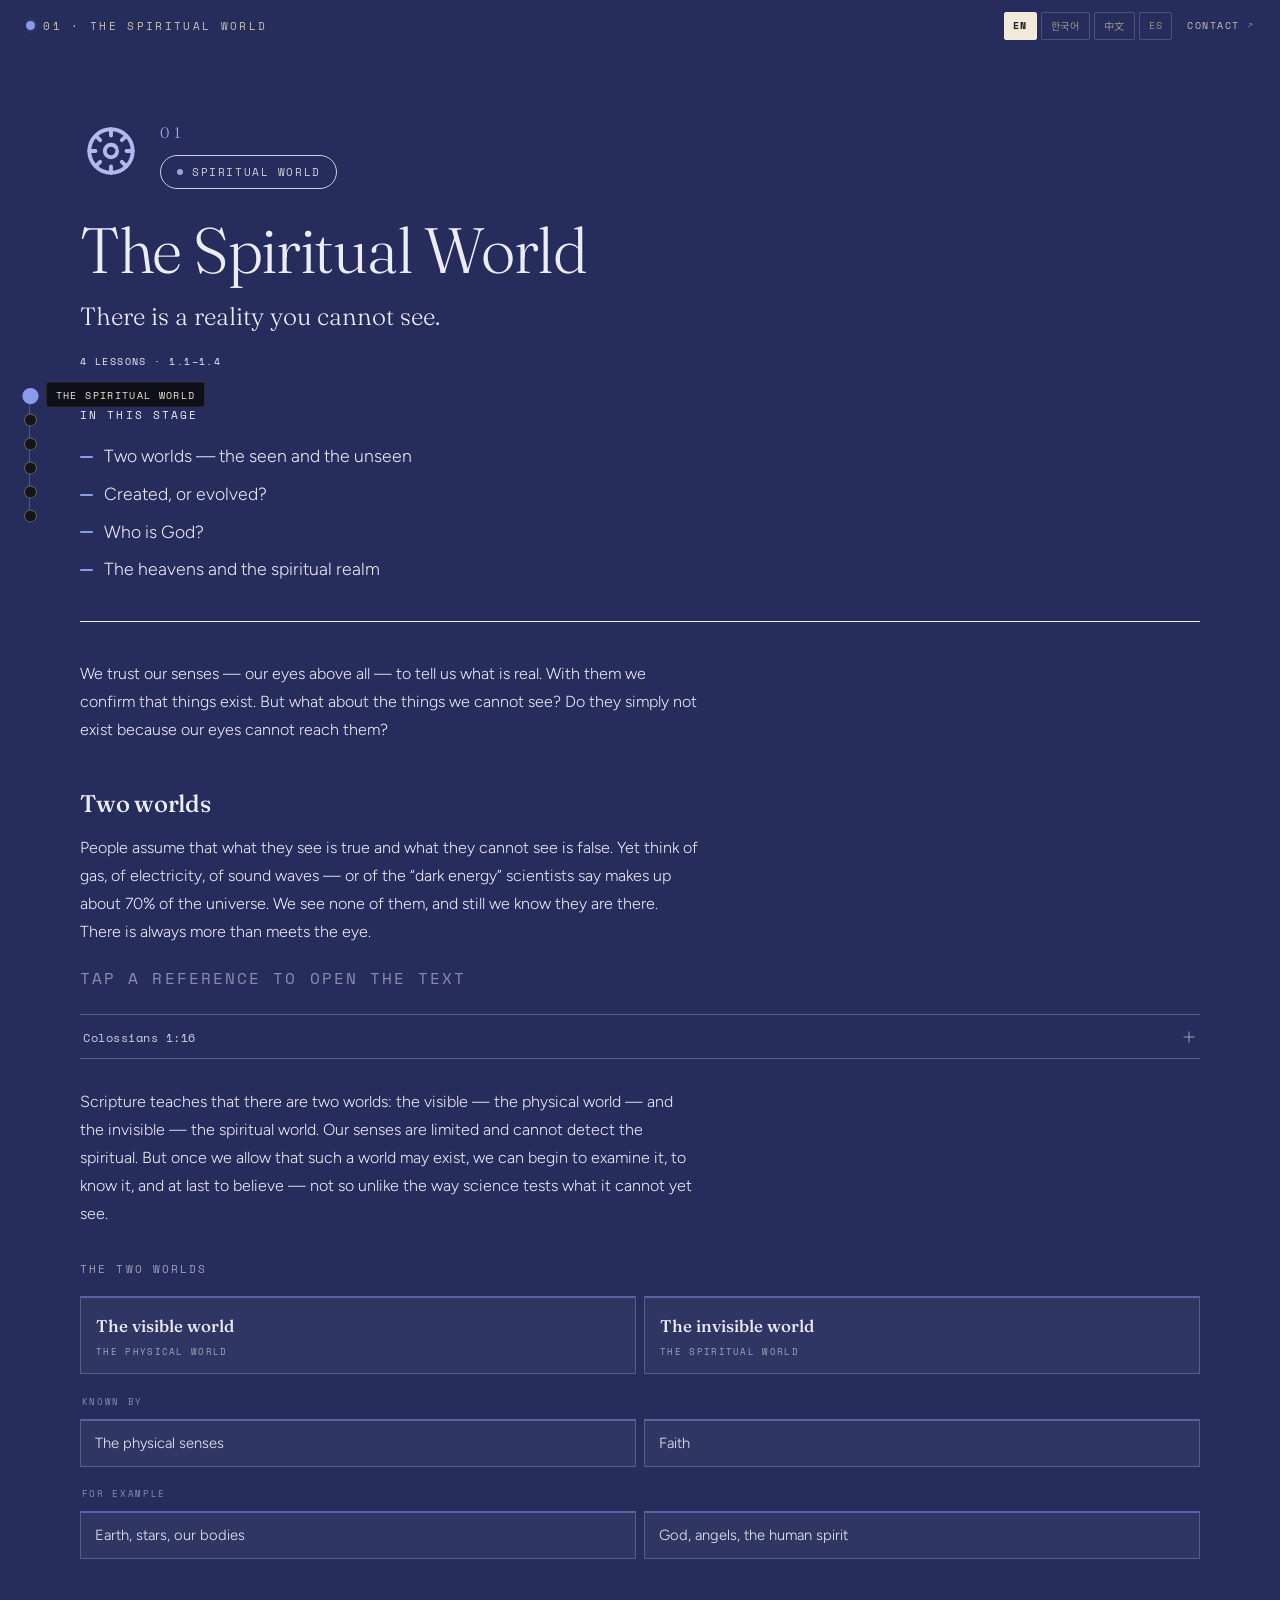
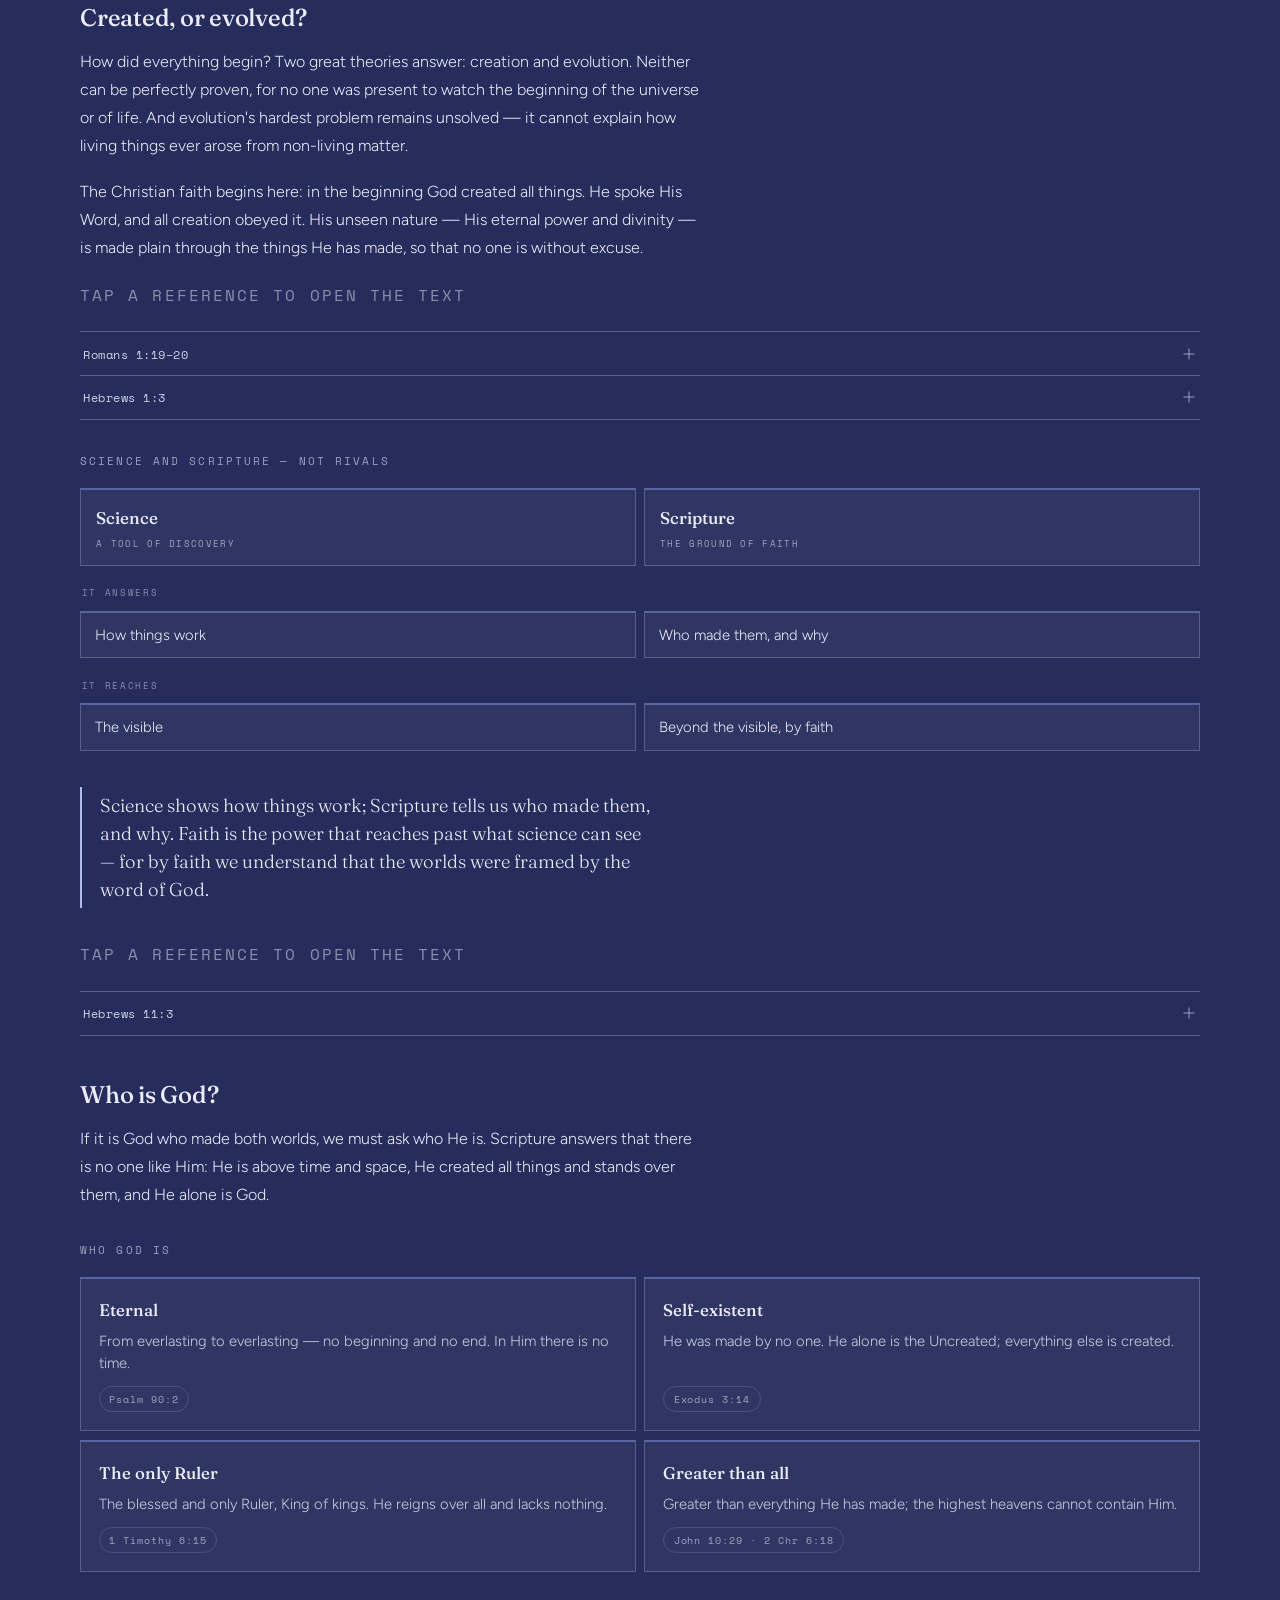
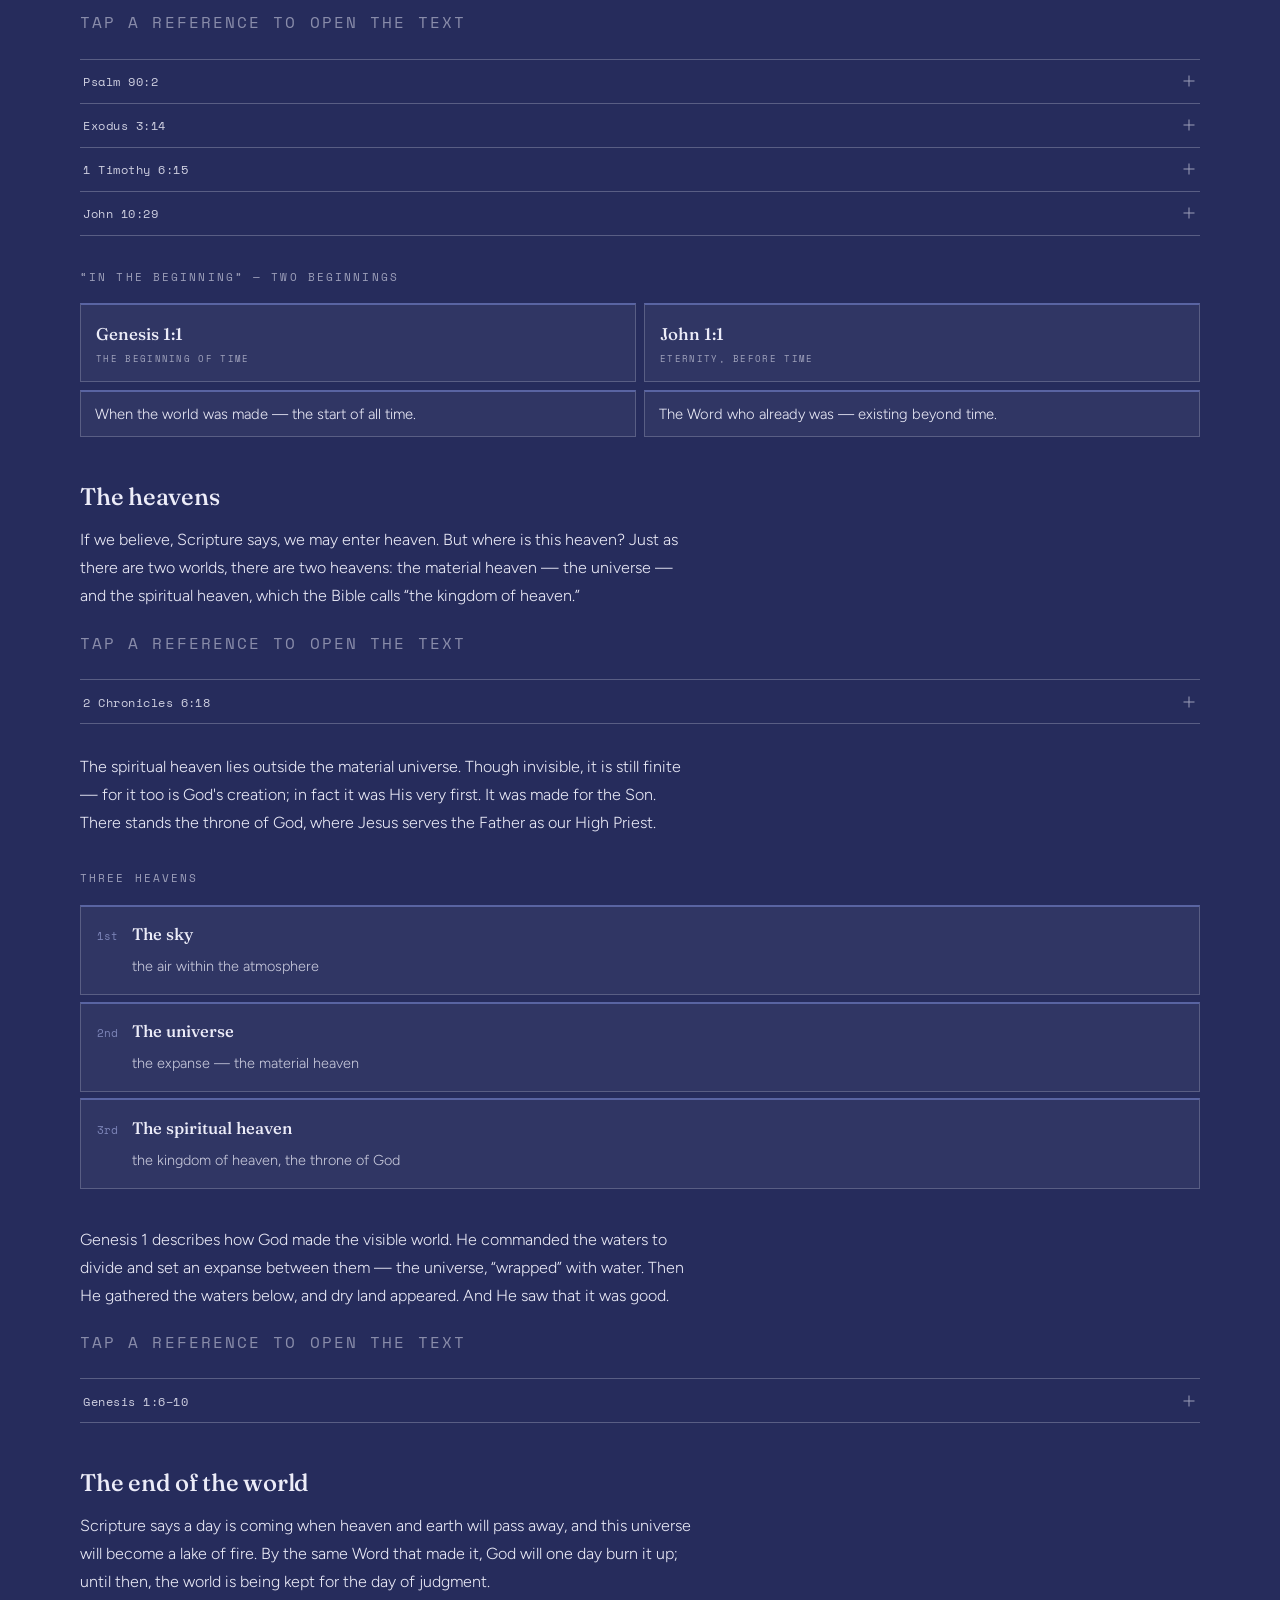
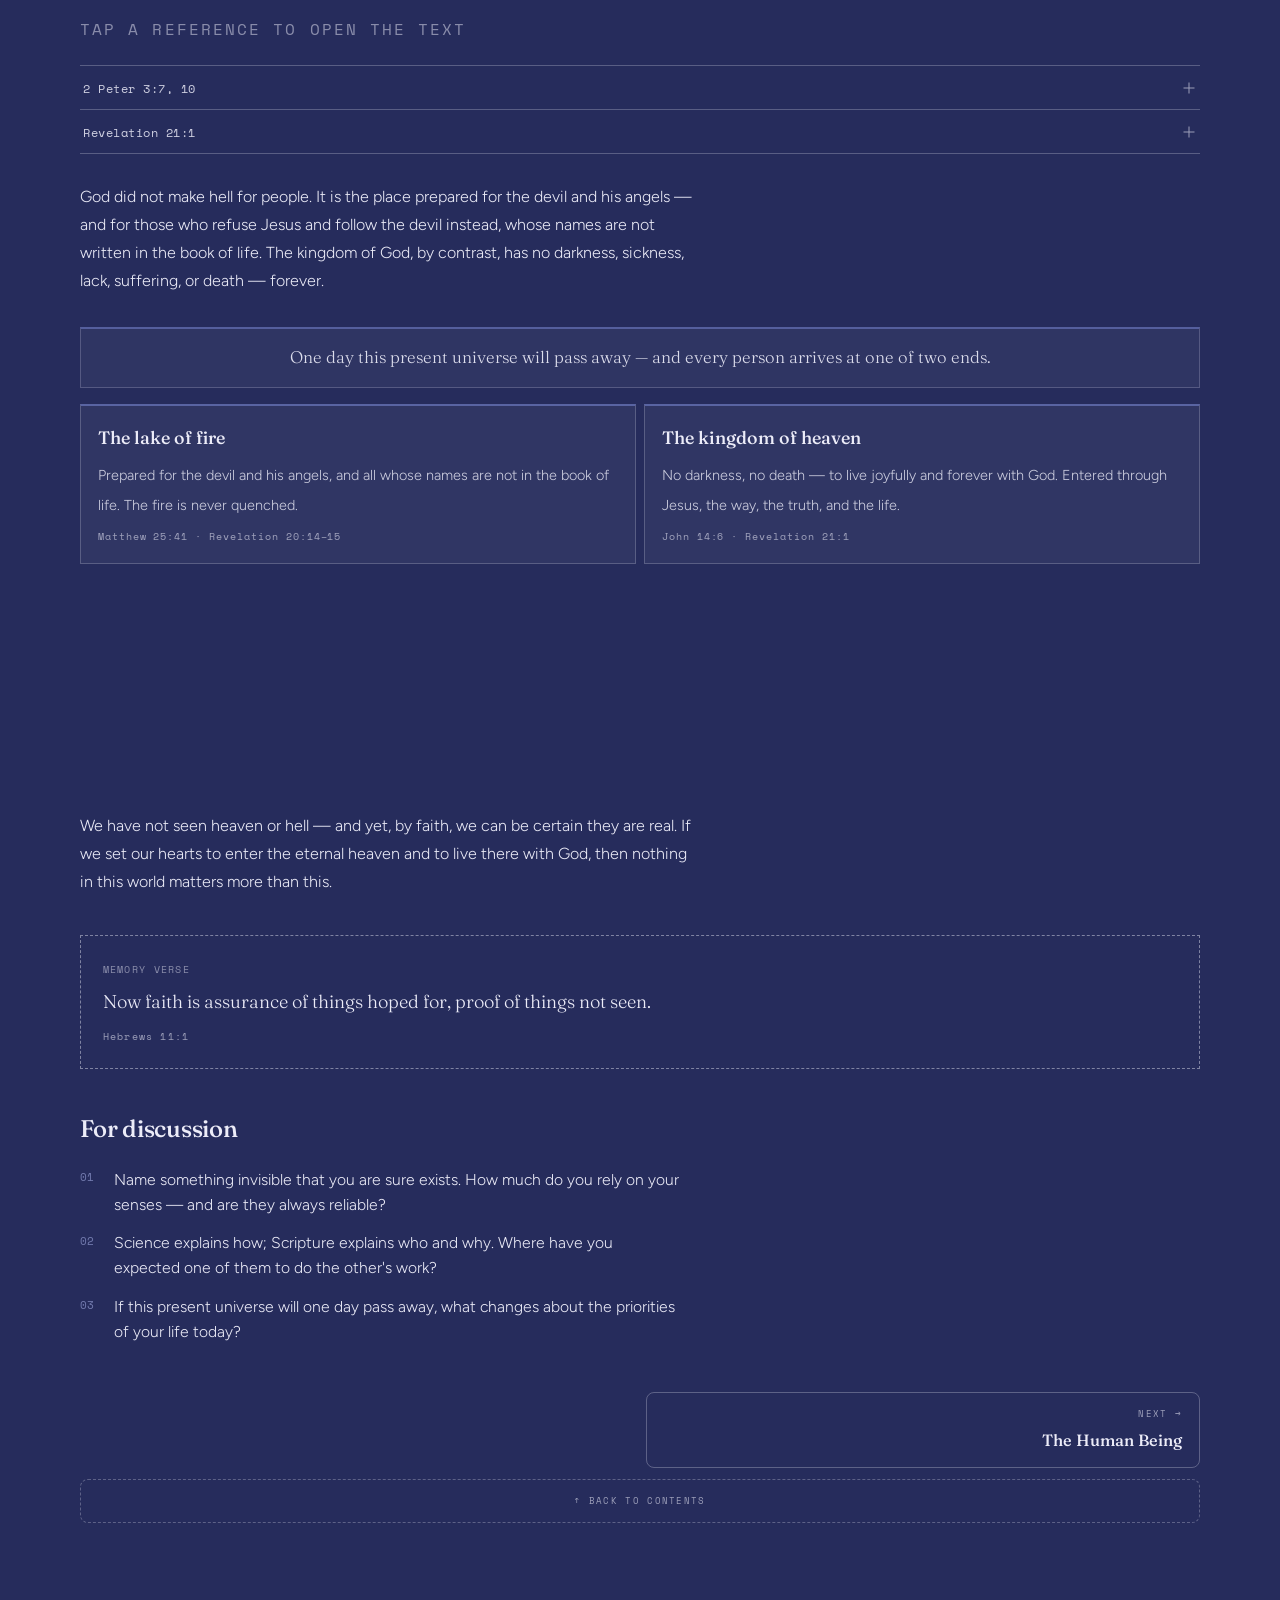
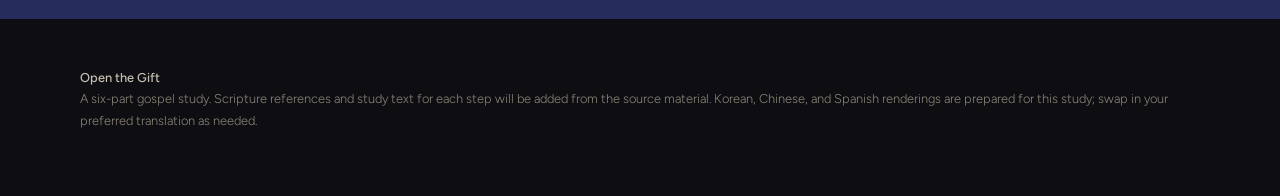
==== commit bc929318: "Chapter 1 (The Spiritual World): full study content from PDF - Shared study-body engine in common.js" ====
--- a/step-1.html
+++ b/step-1.html
@@ -32,6 +32,7 @@
 <footer><div class="wrap" id="foot"></div></footer>
 
 <script src="common.js"></script>
+<script src="content/step-1.js"></script>
 <script>G.init({page:"step-1"});</script>
 </body>
 </html>
--- a/common.css
+++ b/common.css
@@ -238,6 +238,84 @@
 .cnav.ghost{visibility:hidden}
 @media(max-width:620px){.cnav{flex:1 1 100%;min-width:100%}.cnav.next{align-items:flex-start;text-align:left}.cnav.ghost{display:none}}
 
+/* ================= study body (chapter detail) ================= */
+.body{margin-top:.6rem}
+.body h3{font-family:var(--display);font-weight:500;font-size:clamp(1.2rem,3vw,1.5rem);line-height:1.25;margin:2.8rem 0 .9rem;letter-spacing:-.01em}
+.body p{margin:0 0 1.15rem;max-width:62ch;font-size:1rem;line-height:1.75}
+.hint{font-family:var(--mono);font-size:.62rem;letter-spacing:.13em;text-transform:uppercase;opacity:.5;margin:.2rem 0 .5rem}
+.tile{border:1px solid color-mix(in srgb,var(--fg) 22%,transparent);background:color-mix(in srgb,var(--fg) 5%,transparent);
+  transition:transform .25s ease,border-color .25s ease,background .25s ease}
+.dia{margin:2rem 0 2.3rem}
+.dia-t{font-family:var(--mono);font-size:.66rem;letter-spacing:.2em;text-transform:uppercase;opacity:.6;margin-bottom:1.1rem}
+.dia .tile{border-top:2px solid color-mix(in srgb,var(--dot) 46%,transparent)}
+
+/* scripture accordion */
+.scripture{margin:1.4rem 0 1.8rem;border-top:1px solid color-mix(in srgb,var(--fg) 26%,transparent)}
+.sv{border-bottom:1px solid color-mix(in srgb,var(--fg) 26%,transparent)}
+.sv>button{width:100%;display:flex;align-items:center;gap:.85rem;text-align:left;background:none;border:0;cursor:pointer;color:inherit;
+  padding:.78rem .2rem;font-family:var(--mono);font-size:.76rem;letter-spacing:.04em}
+.sv-ref{opacity:.85;flex:1}
+.sv>button:hover .sv-ref{opacity:1}
+.sv-plus{flex:none;width:16px;height:16px;position:relative;opacity:.6;transition:.25s}
+.sv-plus::before,.sv-plus::after{content:"";position:absolute;background:currentColor;left:50%;top:50%}
+.sv-plus::before{width:11px;height:1px;transform:translate(-50%,-50%)}
+.sv-plus::after{width:1px;height:11px;transform:translate(-50%,-50%);transition:.25s}
+.sv[data-open="1"] .sv-plus::after{transform:translate(-50%,-50%) scaleY(0)}
+.sv[data-open="1"] .sv-plus{opacity:1}
+.sv-body{max-height:0;overflow:hidden;transition:max-height .34s cubic-bezier(.4,0,.2,1)}
+.sv-text{font-family:var(--display);font-weight:300;font-size:1.08rem;line-height:1.62;padding:.1rem 0 1.1rem;max-width:60ch}
+.sv-text::before{content:"";display:block;width:26px;height:2px;background:currentColor;opacity:.4;margin-bottom:.85rem}
+
+/* compare (two columns) */
+.cmp{display:grid;grid-template-columns:1fr 1fr;gap:.5rem}
+@media(max-width:600px){.cmp,.fork{grid-template-columns:1fr}}
+.cmp-head{padding:.85rem .95rem;font-family:var(--display);font-weight:500;font-size:1.06rem}
+.cmp-head small{display:block;font-family:var(--mono);font-size:.58rem;letter-spacing:.14em;text-transform:uppercase;opacity:.6;font-weight:400;margin-top:.2rem}
+.cmp-label{grid-column:1/-1;font-family:var(--mono);font-size:.58rem;letter-spacing:.18em;text-transform:uppercase;opacity:.5;padding:.7rem .1rem .1rem}
+.cmp-row{padding:.7rem .9rem;font-size:.92rem;line-height:1.5}
+
+/* attribute grid */
+.gridtiles{display:grid;grid-template-columns:repeat(2,1fr);gap:.55rem}
+@media(max-width:560px){.gridtiles{grid-template-columns:1fr}}
+.gt{padding:1.1rem 1.1rem;display:flex;flex-direction:column}
+.gt b{font-family:var(--display);font-weight:500;font-size:1.05rem;display:block;margin-bottom:.3rem}
+.gt span{font-size:.92rem;opacity:.82;line-height:1.5;flex:1}
+.gt em{font-family:var(--mono);font-size:.6rem;letter-spacing:.1em;font-style:normal;opacity:.6;display:inline-block;align-self:flex-start;margin-top:.75rem;
+  padding:.24rem .6rem;border:1px solid color-mix(in srgb,var(--dot) 42%,transparent);border-radius:999px}
+
+/* equation (a = b) */
+.eq{display:grid;grid-template-columns:1fr auto 1fr;gap:.45rem;align-items:center;text-align:center}
+@media(max-width:600px){.eq{grid-template-columns:1fr}.eq-op{padding:.15rem 0}}
+.eq-term{padding:1.1rem .85rem}
+.eq-term b{font-family:var(--display);font-weight:500;font-size:1.05rem;display:block;margin-bottom:.3rem}
+.eq-term span{font-size:.86rem;opacity:.8;line-height:1.5}
+.eq-op{font-family:var(--display);font-size:1.5rem;opacity:.55;color:var(--mark)}
+
+/* tiers (stacked layers, e.g. three heavens) */
+.tiers{display:grid;gap:.4rem}
+.tier{display:grid;grid-template-columns:auto 1fr;gap:.9rem;align-items:baseline;padding:.85rem 1rem}
+.tier i{font-family:var(--mono);font-size:.66rem;font-style:normal;opacity:.6;color:var(--mark);white-space:nowrap}
+.tier b{font-family:var(--display);font-weight:500;font-size:1.04rem;display:block;margin-bottom:.15rem}
+.tier span{font-size:.9rem;opacity:.82;line-height:1.5}
+
+/* fork (two destinations) */
+.fork{display:grid;grid-template-columns:1fr 1fr;gap:.5rem}
+.fork-stem{text-align:center;padding:.9rem;font-family:var(--display);font-size:1.05rem;opacity:.92;margin-bottom:.5rem;grid-column:1/-1}
+.fk{padding:1.1rem 1.05rem}
+.fk b{font-family:var(--display);font-weight:500;font-size:1.12rem;display:block;margin-bottom:.4rem}
+.fk span{font-size:.9rem;opacity:.84;line-height:1.55}
+.fk em{font-family:var(--mono);font-size:.6rem;letter-spacing:.1em;font-style:normal;opacity:.6;display:block;margin-top:.6rem}
+
+/* callout, memory, questions */
+.callout{border-left:2px solid var(--mark);padding:.3rem 0 .3rem 1.15rem;margin:2rem 0;font-family:var(--display);font-weight:300;font-size:1.16rem;line-height:1.5;max-width:48ch}
+.memory{margin:2.4rem 0 1rem;padding:1.4rem 1.35rem;border:1px dashed color-mix(in srgb,var(--fg) 45%,transparent)}
+.memory .hint{margin-bottom:.6rem}
+.memory q{font-family:var(--display);font-size:1.15rem;line-height:1.5;quotes:none}
+.memory cite{display:block;font-family:var(--mono);font-size:.64rem;letter-spacing:.12em;font-style:normal;opacity:.6;margin-top:.7rem}
+.qs{margin:1.4rem 0 0;padding:0;list-style:none;counter-reset:q}
+.qs li{counter-increment:q;position:relative;padding-left:2.1rem;margin-bottom:.85rem;font-size:.98rem;line-height:1.6;max-width:60ch}
+.qs li::before{content:counter(q,decimal-leading-zero);position:absolute;left:0;top:.15rem;font-family:var(--mono);font-size:.68rem;opacity:.55;color:var(--mark)}
+
 footer{padding:3rem 0 4rem;background:#0E0E12;color:#8B8578}
 footer .wrap{font-size:.8rem;line-height:1.7}
 footer b{color:#C9C2B4;font-weight:500}
